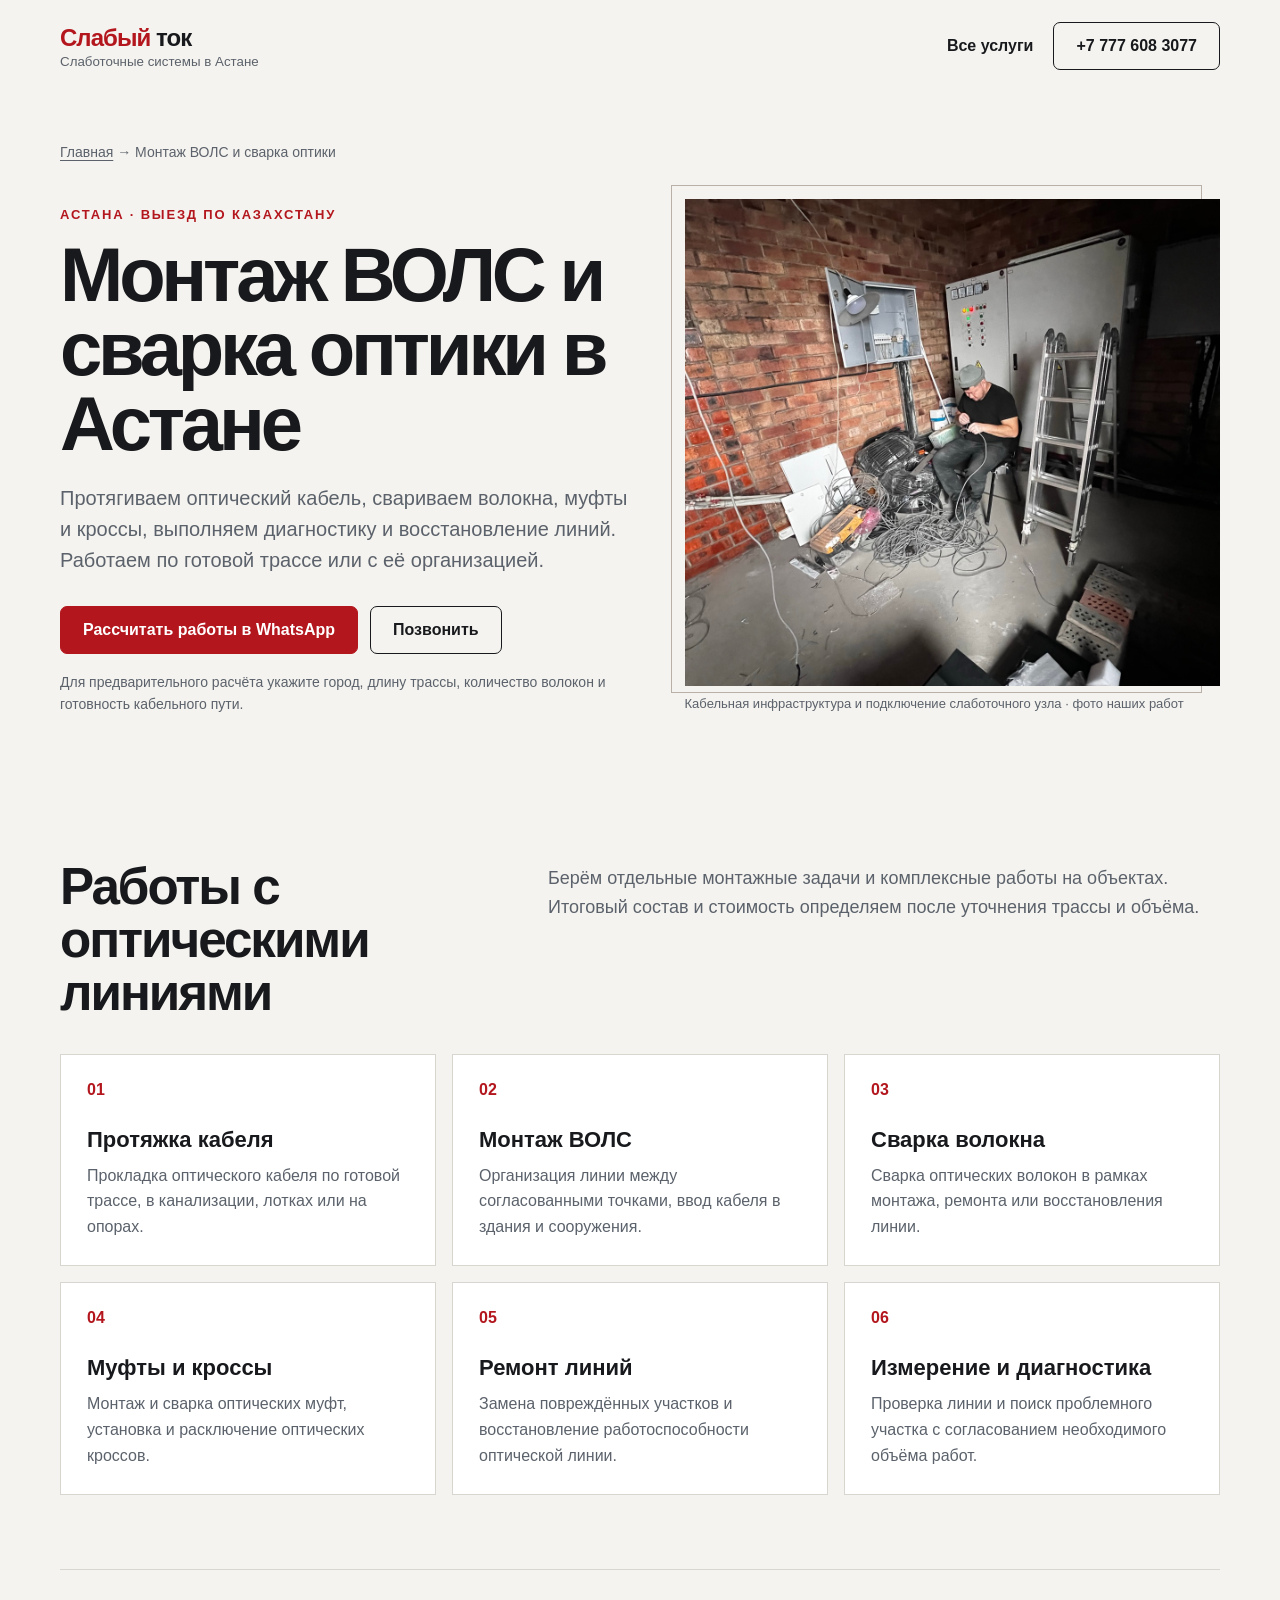
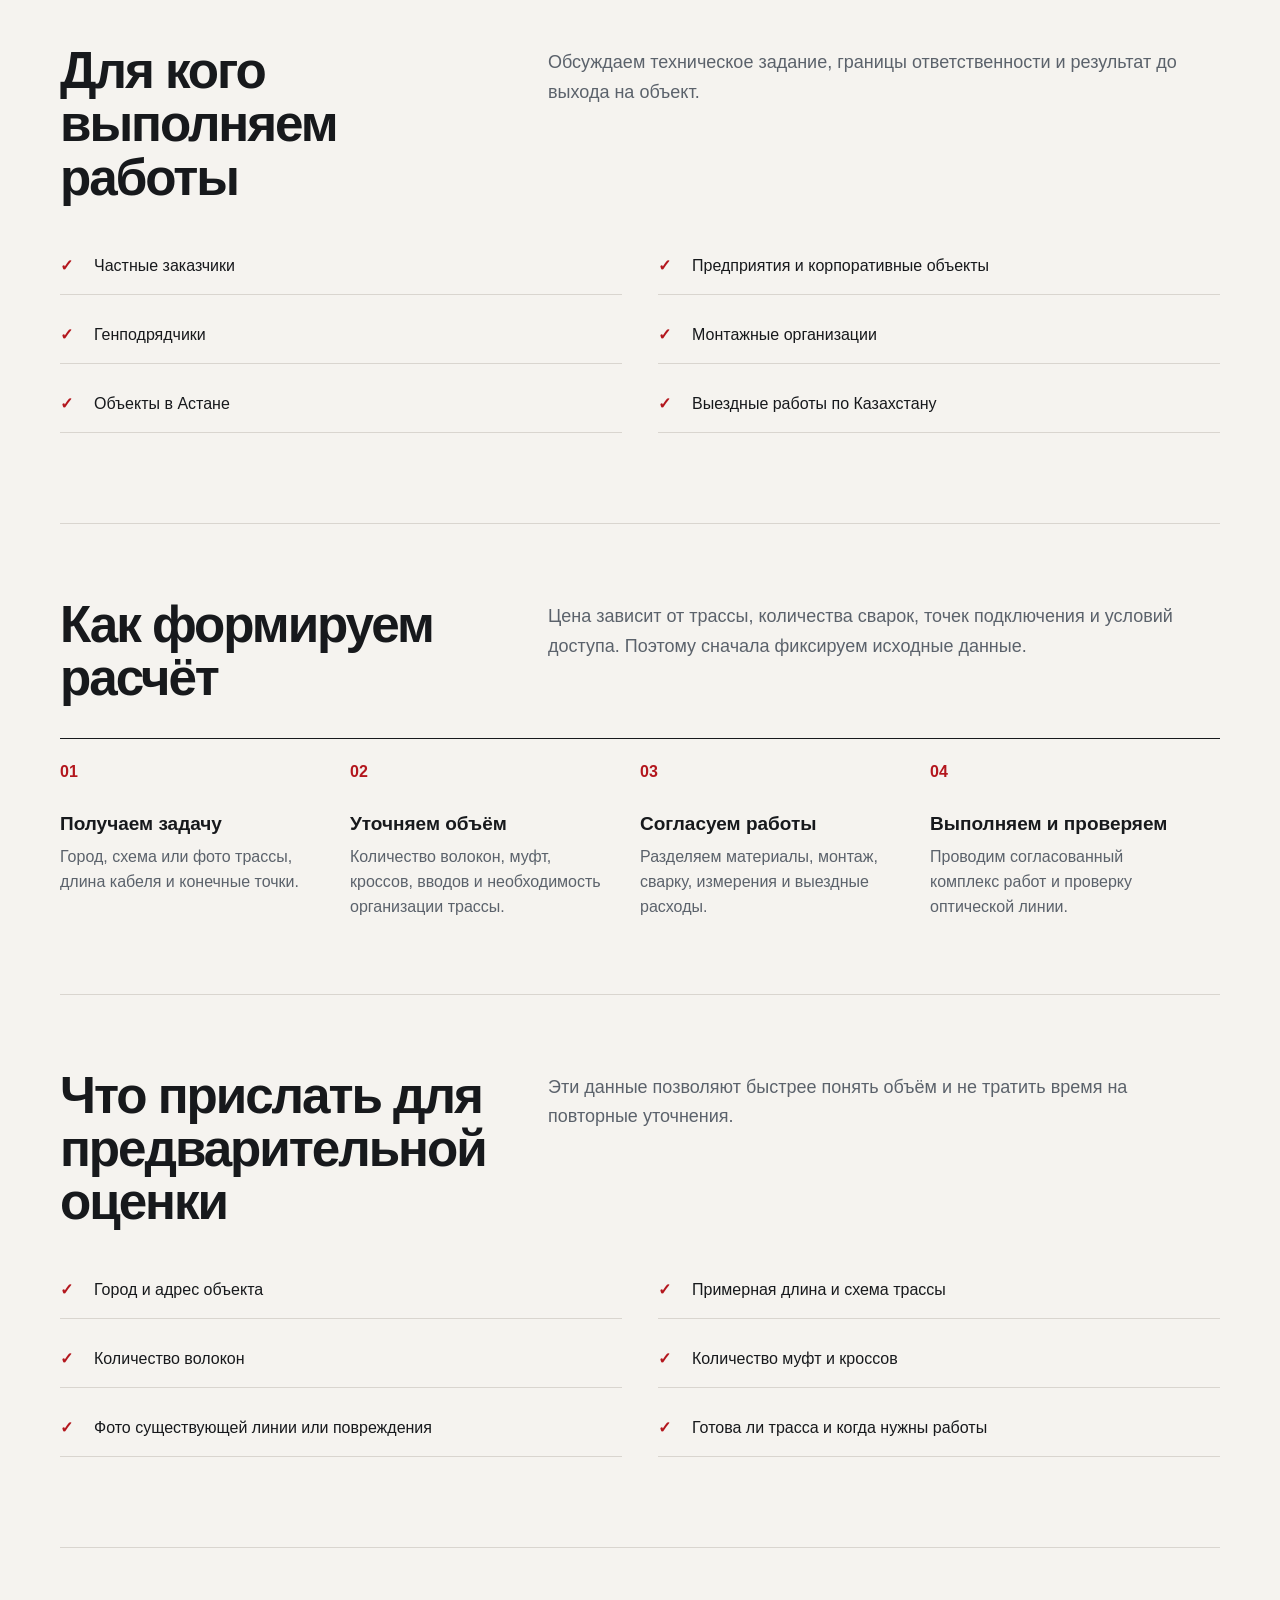
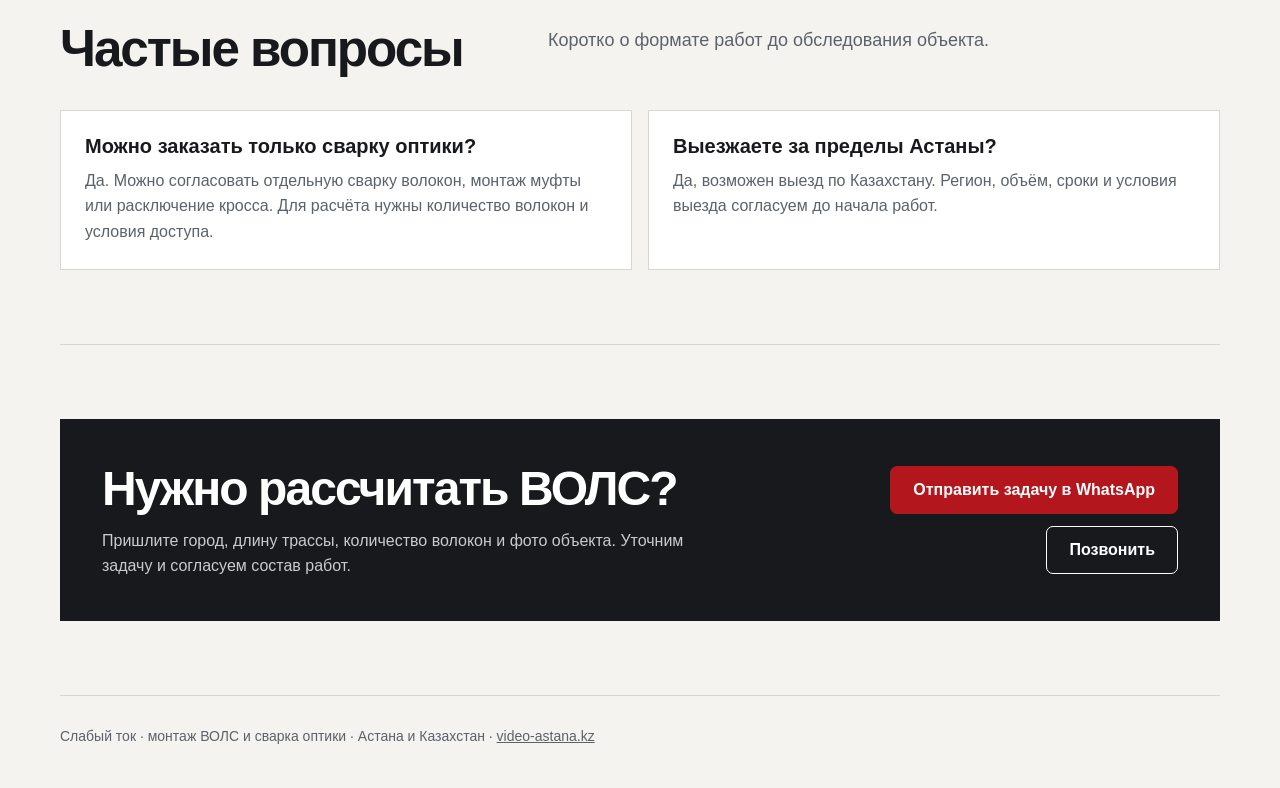
==== montazh-vols-svarka-optiki-astana/index.html @ 492c37ad "Add fiber optic installation service" ====
<!doctype html>
<html lang="ru-KZ">
  <head>
    <meta charset="UTF-8" />
    <meta name="viewport" content="width=device-width, initial-scale=1.0" />
    <title>Монтаж ВОЛС и сварка оптики в Астане | Слабый ток</title>
    <meta name="description" content="Протяжка оптического кабеля, монтаж ВОЛС, сварка волокон, муфт и кроссов, диагностика и восстановление линий в Астане с выездом по Казахстану." />
    <meta name="robots" content="index, follow, max-image-preview:large" />
    <meta name="theme-color" content="#b3161d" />
    <link rel="canonical" href="https://video-astana.kz/montazh-vols-svarka-optiki-astana/" />
    <link rel="stylesheet" href="/service-page.css" />
    <link rel="preload" as="image" href="/assets/works/low-voltage-server.jpg" />
    <meta property="og:type" content="website" />
    <meta property="og:locale" content="ru_KZ" />
    <meta property="og:site_name" content="Слабый ток" />
    <meta property="og:title" content="Монтаж ВОЛС и сварка оптики в Астане" />
    <meta property="og:description" content="Протяжка кабеля, сварка волокон, муфт и кроссов, диагностика и восстановление оптических линий." />
    <meta property="og:url" content="https://video-astana.kz/montazh-vols-svarka-optiki-astana/" />
    <meta property="og:image" content="https://video-astana.kz/assets/works/low-voltage-server.jpg" />
    <script async src="https://www.googletagmanager.com/gtag/js?id=G-Z25G5227CP"></script>
    <script>
      window.dataLayer=window.dataLayer||[];function gtag(){dataLayer.push(arguments)}
      gtag('js',new Date());gtag('config','G-Z25G5227CP',{'send_page_view':true,'groups':'video_astana'});gtag('config','AW-18455982142');
      function trackPhoneClick(label){gtag('event','phone_click',{'event_category':'contact_intent','event_label':label,'business_unit':'video_astana'});gtag('event','videoastana_phone_click',{'event_category':'contact_intent','event_label':label,'transport_type':'beacon','business_unit':'video_astana'});}
      function volsAttribution(){const params=new URLSearchParams(window.location.search);const current={source:params.get('utm_source'),campaign:params.get('utm_campaign'),content:params.get('utm_content'),term:params.get('utm_term')};try{const hasCurrent=Object.values(current).some(Boolean);if(hasCurrent)sessionStorage.setItem('videoAstanaVolsAttribution',JSON.stringify(current));return hasCurrent?current:JSON.parse(sessionStorage.getItem('videoAstanaVolsAttribution')||'{}')}catch{return current}}
      function openVolsWhatsApp(event,label){const source=volsAttribution();const lines=['Здравствуйте. Нужен расчёт работ по ВОЛС / сварке оптики.','','Город или регион:','Задача: протяжка / сварка / муфты / кроссы / восстановление / измерения','Примерная длина трассы:','Количество волокон, муфт и кроссов:','Трасса: готова / требуется организация','Желаемый срок:',source.source?`Источник: ${source.source==='google'?'Google Ads':source.source}`:null,source.campaign?`Кампания: ${source.campaign}`:null,source.content?`Группа/объявление: ${source.content}`:null,source.term?`Ключевое слово: ${source.term}`:null].filter(Boolean);gtag('event','whatsapp_click',{'event_category':'contact_intent','event_label':label,'business_unit':'video_astana'});gtag('event','videoastana_vols_request_open',{'event_category':'contact_intent','event_label':label,'request_type':'vols','transport_type':'beacon','business_unit':'video_astana'});gtag('event','conversion',{'send_to':'AW-18455982142/9QebCNLnxYkdEL7gv-BE','transport_type':'beacon'});if(typeof ym==='function')ym(109138375,'reachGoal','vols_request_open');event.currentTarget.href=`https://wa.me/77776083077?text=${encodeURIComponent(lines.join('\n'))}`;return true}
    </script>
    <script type="text/javascript">
      (function(m,e,t,r,i,k,a){m[i]=m[i]||function(){(m[i].a=m[i].a||[]).push(arguments)};m[i].l=1*new Date();for(var j=0;j<document.scripts.length;j++){if(document.scripts[j].src===r){return}}k=e.createElement(t),a=e.getElementsByTagName(t)[0],k.async=1,k.src=r,a.parentNode.insertBefore(k,a)})(window,document,'script','https://mc.yandex.ru/metrika/tag.js?id=109138375','ym');
      ym(109138375,'init',{ssr:true,webvisor:true,clickmap:true,accurateTrackBounce:true,trackLinks:true});
    </script>
    <noscript><div><img src="https://mc.yandex.ru/watch/109138375" style="position:absolute;left:-9999px" alt="" /></div></noscript>
    <script type="application/ld+json">
      {"@context":"https://schema.org","@type":"Service","@id":"https://video-astana.kz/montazh-vols-svarka-optiki-astana/#service","name":"Монтаж ВОЛС и сварка оптики","serviceType":"Монтаж волоконно-оптических линий связи и сварка оптического волокна","provider":{"@type":"LocalBusiness","@id":"https://video-astana.kz/#business","name":"Слабый ток","telephone":"+77776083077","url":"https://video-astana.kz/"},"areaServed":[{"@type":"City","name":"Астана"},{"@type":"Country","name":"Казахстан"}],"url":"https://video-astana.kz/montazh-vols-svarka-optiki-astana/"}
    </script>
    <script type="application/ld+json">
      {"@context":"https://schema.org","@type":"BreadcrumbList","itemListElement":[{"@type":"ListItem","position":1,"name":"Главная","item":"https://video-astana.kz/"},{"@type":"ListItem","position":2,"name":"Монтаж ВОЛС и сварка оптики","item":"https://video-astana.kz/montazh-vols-svarka-optiki-astana/"}]}
    </script>
    <script type="application/ld+json">
      {"@context":"https://schema.org","@type":"FAQPage","mainEntity":[{"@type":"Question","name":"Можно заказать только сварку оптического волокна?","acceptedAnswer":{"@type":"Answer","text":"Да. Объём работ может включать отдельную сварку волокон, монтаж муфт или расключение кросса. Для расчёта нужны количество волокон и условия доступа к линии."}},{"@type":"Question","name":"Выезжаете ли вы за пределы Астаны?","acceptedAnswer":{"@type":"Answer","text":"Да, возможен выезд по Казахстану. Регион, объём работ, сроки и условия выезда согласуются до начала работ."}}]}
    </script>
  </head>
  <body>
    <header class="service-header">
      <a class="service-brand" href="/"><strong><span>Слабый</span> ток</strong><small>Слаботочные системы в Астане</small></a>
      <nav class="service-nav" aria-label="Контакты"><a href="/">Все услуги</a><a class="button" href="tel:+77776083077" onclick="trackPhoneClick('vols_header')">+7 777 608 3077</a></nav>
    </header>
    <main class="service-main">
      <section class="service-hero">
        <p class="breadcrumb"><a href="/">Главная</a> → Монтаж ВОЛС и сварка оптики</p>
        <div class="hero-grid">
          <div class="hero-copy">
            <p class="eyebrow">Астана · выезд по Казахстану</p>
            <h1>Монтаж ВОЛС и сварка оптики в Астане</h1>
            <p>Протягиваем оптический кабель, свариваем волокна, муфты и кроссы, выполняем диагностику и восстановление линий. Работаем по готовой трассе или с её организацией.</p>
            <div class="hero-actions"><a class="button button-primary" href="https://wa.me/77776083077" target="_blank" rel="noopener" onclick="return openVolsWhatsApp(event,'vols_hero')">Рассчитать работы в WhatsApp</a><a class="button button-secondary" href="tel:+77776083077" onclick="trackPhoneClick('vols_hero')">Позвонить</a></div>
            <p class="hero-note">Для предварительного расчёта укажите город, длину трассы, количество волокон и готовность кабельного пути.</p>
          </div>
          <figure class="hero-image"><img src="/assets/works/low-voltage-server.jpg" alt="Слаботочный узел при монтаже кабельной инфраструктуры" width="1600" height="900" fetchpriority="high" /><figcaption>Кабельная инфраструктура и подключение слаботочного узла · фото наших работ</figcaption></figure>
        </div>
      </section>

      <section class="service-section">
        <div class="section-head"><h2>Работы с оптическими линиями</h2><p>Берём отдельные монтажные задачи и комплексные работы на объектах. Итоговый состав и стоимость определяем после уточнения трассы и объёма.</p></div>
        <div class="card-grid">
          <article class="card"><span>01</span><h3>Протяжка кабеля</h3><p>Прокладка оптического кабеля по готовой трассе, в канализации, лотках или на опорах.</p></article>
          <article class="card"><span>02</span><h3>Монтаж ВОЛС</h3><p>Организация линии между согласованными точками, ввод кабеля в здания и сооружения.</p></article>
          <article class="card"><span>03</span><h3>Сварка волокна</h3><p>Сварка оптических волокон в рамках монтажа, ремонта или восстановления линии.</p></article>
          <article class="card"><span>04</span><h3>Муфты и кроссы</h3><p>Монтаж и сварка оптических муфт, установка и расключение оптических кроссов.</p></article>
          <article class="card"><span>05</span><h3>Ремонт линий</h3><p>Замена повреждённых участков и восстановление работоспособности оптической линии.</p></article>
          <article class="card"><span>06</span><h3>Измерение и диагностика</h3><p>Проверка линии и поиск проблемного участка с согласованием необходимого объёма работ.</p></article>
        </div>
      </section>

      <section class="service-section">
        <div class="section-head"><h2>Для кого выполняем работы</h2><p>Обсуждаем техническое задание, границы ответственности и результат до выхода на объект.</p></div>
        <ul class="checklist"><li>Частные заказчики</li><li>Предприятия и корпоративные объекты</li><li>Генподрядчики</li><li>Монтажные организации</li><li>Объекты в Астане</li><li>Выездные работы по Казахстану</li></ul>
      </section>

      <section class="service-section">
        <div class="section-head"><h2>Как формируем расчёт</h2><p>Цена зависит от трассы, количества сварок, точек подключения и условий доступа. Поэтому сначала фиксируем исходные данные.</p></div>
        <div class="steps"><article><h3>Получаем задачу</h3><p>Город, схема или фото трассы, длина кабеля и конечные точки.</p></article><article><h3>Уточняем объём</h3><p>Количество волокон, муфт, кроссов, вводов и необходимость организации трассы.</p></article><article><h3>Согласуем работы</h3><p>Разделяем материалы, монтаж, сварку, измерения и выездные расходы.</p></article><article><h3>Выполняем и проверяем</h3><p>Проводим согласованный комплекс работ и проверку оптической линии.</p></article></div>
      </section>

      <section class="service-section">
        <div class="section-head"><h2>Что прислать для предварительной оценки</h2><p>Эти данные позволяют быстрее понять объём и не тратить время на повторные уточнения.</p></div>
        <ul class="checklist"><li>Город и адрес объекта</li><li>Примерная длина и схема трассы</li><li>Количество волокон</li><li>Количество муфт и кроссов</li><li>Фото существующей линии или повреждения</li><li>Готова ли трасса и когда нужны работы</li></ul>
      </section>

      <section class="service-section">
        <div class="section-head"><h2>Частые вопросы</h2><p>Коротко о формате работ до обследования объекта.</p></div>
        <div class="faq"><article><h3>Можно заказать только сварку оптики?</h3><p>Да. Можно согласовать отдельную сварку волокон, монтаж муфты или расключение кросса. Для расчёта нужны количество волокон и условия доступа.</p></article><article><h3>Выезжаете за пределы Астаны?</h3><p>Да, возможен выезд по Казахстану. Регион, объём, сроки и условия выезда согласуем до начала работ.</p></article></div>
      </section>

      <section class="service-section"><div class="cta"><div><h2>Нужно рассчитать ВОЛС?</h2><p>Пришлите город, длину трассы, количество волокон и фото объекта. Уточним задачу и согласуем состав работ.</p></div><div class="hero-actions"><a class="button button-primary" href="https://wa.me/77776083077" target="_blank" rel="noopener" onclick="return openVolsWhatsApp(event,'vols_bottom')">Отправить задачу в WhatsApp</a><a class="button button-secondary" href="tel:+77776083077" onclick="trackPhoneClick('vols_bottom')">Позвонить</a></div></div></section>
    </main>
    <footer class="service-footer">Слабый ток · монтаж ВОЛС и сварка оптики · Астана и Казахстан · <a href="/">video-astana.kz</a></footer>
  </body>
</html>
---- service-page.css ----
:root {
  --ink: #17191c;
  --muted: #5b626b;
  --paper: #f5f3ef;
  --card: #ffffff;
  --line: #d9d5cf;
  --red: #b3161d;
  --red-dark: #841016;
  --max: 1160px;
}

* { box-sizing: border-box; }
html { scroll-behavior: smooth; }
body {
  margin: 0;
  color: var(--ink);
  background: var(--paper);
  font-family: Inter, -apple-system, BlinkMacSystemFont, "Segoe UI", sans-serif;
}
a { color: inherit; }
img { display: block; max-width: 100%; }

.service-header {
  display: flex;
  align-items: center;
  justify-content: space-between;
  gap: 24px;
  width: min(var(--max), calc(100% - 40px));
  margin: 0 auto;
  padding: 22px 0;
}
.service-brand { display: grid; gap: 2px; text-decoration: none; }
.service-brand strong { font-size: 24px; letter-spacing: -.04em; }
.service-brand strong span { color: var(--red); }
.service-brand small { color: var(--muted); }
.service-nav { display: flex; align-items: center; gap: 20px; }
.service-nav a { font-weight: 700; text-decoration: none; }

.button {
  display: inline-flex;
  align-items: center;
  justify-content: center;
  min-height: 48px;
  padding: 0 22px;
  border: 1px solid var(--ink);
  border-radius: 7px;
  font-weight: 800;
  text-decoration: none;
}
.button-primary { border-color: var(--red); color: #fff; background: var(--red); }
.button-primary:hover { background: var(--red-dark); }
.button-secondary { background: transparent; }

.service-main { overflow: hidden; }
.service-hero {
  width: min(var(--max), calc(100% - 40px));
  margin: 0 auto;
  padding: 52px 0 70px;
}
.breadcrumb { margin: 0 0 34px; color: var(--muted); font-size: 14px; }
.breadcrumb a { text-underline-offset: 3px; }
.hero-grid { display: grid; grid-template-columns: 1.03fr .97fr; align-items: center; gap: 56px; }
.eyebrow { color: var(--red); font-size: 13px; font-weight: 900; letter-spacing: .14em; text-transform: uppercase; }
h1 { max-width: 760px; margin: 16px 0 22px; font-size: clamp(42px, 6vw, 76px); line-height: .98; letter-spacing: -.055em; }
.hero-copy > p:not(.eyebrow) { max-width: 680px; margin: 0; color: var(--muted); font-size: 20px; line-height: 1.55; }
.hero-actions { display: flex; flex-wrap: wrap; gap: 12px; margin-top: 30px; }
.hero-note { margin-top: 18px !important; font-size: 14px !important; }
.hero-image { position: relative; margin: 0; }
.hero-image::before { position: absolute; inset: -14px 18px 18px -14px; z-index: -1; border: 1px solid #b9b1a8; content: ""; }
.hero-image img { width: 100%; height: clamp(320px, 38vw, 520px); object-fit: cover; }
.hero-image figcaption { padding-top: 10px; color: var(--muted); font-size: 13px; }

.service-section { width: min(var(--max), calc(100% - 40px)); margin: 0 auto; padding: 74px 0; }
.service-section + .service-section { border-top: 1px solid var(--line); }
.section-head { display: grid; grid-template-columns: .8fr 1.2fr; gap: 40px; margin-bottom: 34px; }
.section-head h2 { margin: 0; font-size: clamp(32px, 4vw, 52px); line-height: 1.04; letter-spacing: -.04em; }
.section-head p { margin: 4px 0 0; color: var(--muted); font-size: 18px; line-height: 1.65; }
.card-grid { display: grid; grid-template-columns: repeat(3, 1fr); gap: 16px; }
.card { min-height: 190px; padding: 26px; border: 1px solid var(--line); background: var(--card); }
.card span { display: block; margin-bottom: 28px; color: var(--red); font-weight: 900; }
.card h3 { margin: 0 0 10px; font-size: 22px; }
.card p { margin: 0; color: var(--muted); line-height: 1.6; }

.steps { counter-reset: step; display: grid; grid-template-columns: repeat(4, 1fr); border-top: 1px solid var(--ink); }
.steps article { padding: 24px 24px 0 0; }
.steps article::before { counter-increment: step; display: block; margin-bottom: 32px; color: var(--red); font-weight: 900; content: "0" counter(step); }
.steps h3 { margin: 0 0 10px; font-size: 19px; }
.steps p { margin: 0; color: var(--muted); line-height: 1.55; }

.checklist { display: grid; grid-template-columns: repeat(2, 1fr); gap: 12px 36px; padding: 0; list-style: none; }
.checklist li { padding: 16px 0 16px 34px; border-bottom: 1px solid var(--line); line-height: 1.5; }
.checklist li::before { float: left; margin-left: -34px; color: var(--red); font-weight: 900; content: "✓"; }

.faq { display: grid; grid-template-columns: repeat(2, 1fr); gap: 16px; }
.faq article { padding: 24px; border: 1px solid var(--line); background: #fff; }
.faq h3 { margin: 0 0 10px; font-size: 20px; }
.faq p { margin: 0; color: var(--muted); line-height: 1.6; }

.cta { display: grid; grid-template-columns: 1.2fr .8fr; align-items: center; gap: 34px; padding: 42px; color: #fff; background: var(--ink); }
.cta h2 { margin: 0 0 12px; font-size: clamp(30px, 4vw, 48px); letter-spacing: -.04em; }
.cta p { margin: 0; color: #c8cbd0; line-height: 1.6; }
.cta .hero-actions { justify-content: flex-end; margin: 0; }
.cta .button-secondary { border-color: #fff; color: #fff; }

.service-footer { width: min(var(--max), calc(100% - 40px)); margin: 0 auto; padding: 32px 0 44px; border-top: 1px solid var(--line); color: var(--muted); font-size: 14px; }

@media (max-width: 820px) {
  .service-nav > a:first-child { display: none; }
  .hero-grid, .section-head, .cta { grid-template-columns: 1fr; }
  .card-grid { grid-template-columns: 1fr 1fr; }
  .steps { grid-template-columns: 1fr 1fr; gap: 28px; }
  .cta .hero-actions { justify-content: flex-start; }
}

@media (max-width: 560px) {
  .service-header, .service-hero, .service-section, .service-footer { width: min(100% - 28px, var(--max)); }
  .service-header { align-items: flex-start; }
  .service-brand small, .service-nav > a:first-child { display: none; }
  .service-nav { gap: 8px; }
  .service-nav .button { min-height: 42px; padding: 0 13px; font-size: 13px; }
  .service-hero { padding-top: 28px; }
  .breadcrumb { margin-bottom: 24px; }
  h1 { font-size: clamp(36px, 10vw, 42px); overflow-wrap: anywhere; }
  .hero-image img { height: 260px; }
  .hero-copy > p:not(.eyebrow) { font-size: 18px; }
  .card-grid, .steps, .checklist, .faq { grid-template-columns: 1fr; }
  .service-section { padding: 54px 0; }
  .cta { padding: 28px 22px; }
  .hero-actions .button { width: 100%; }
}
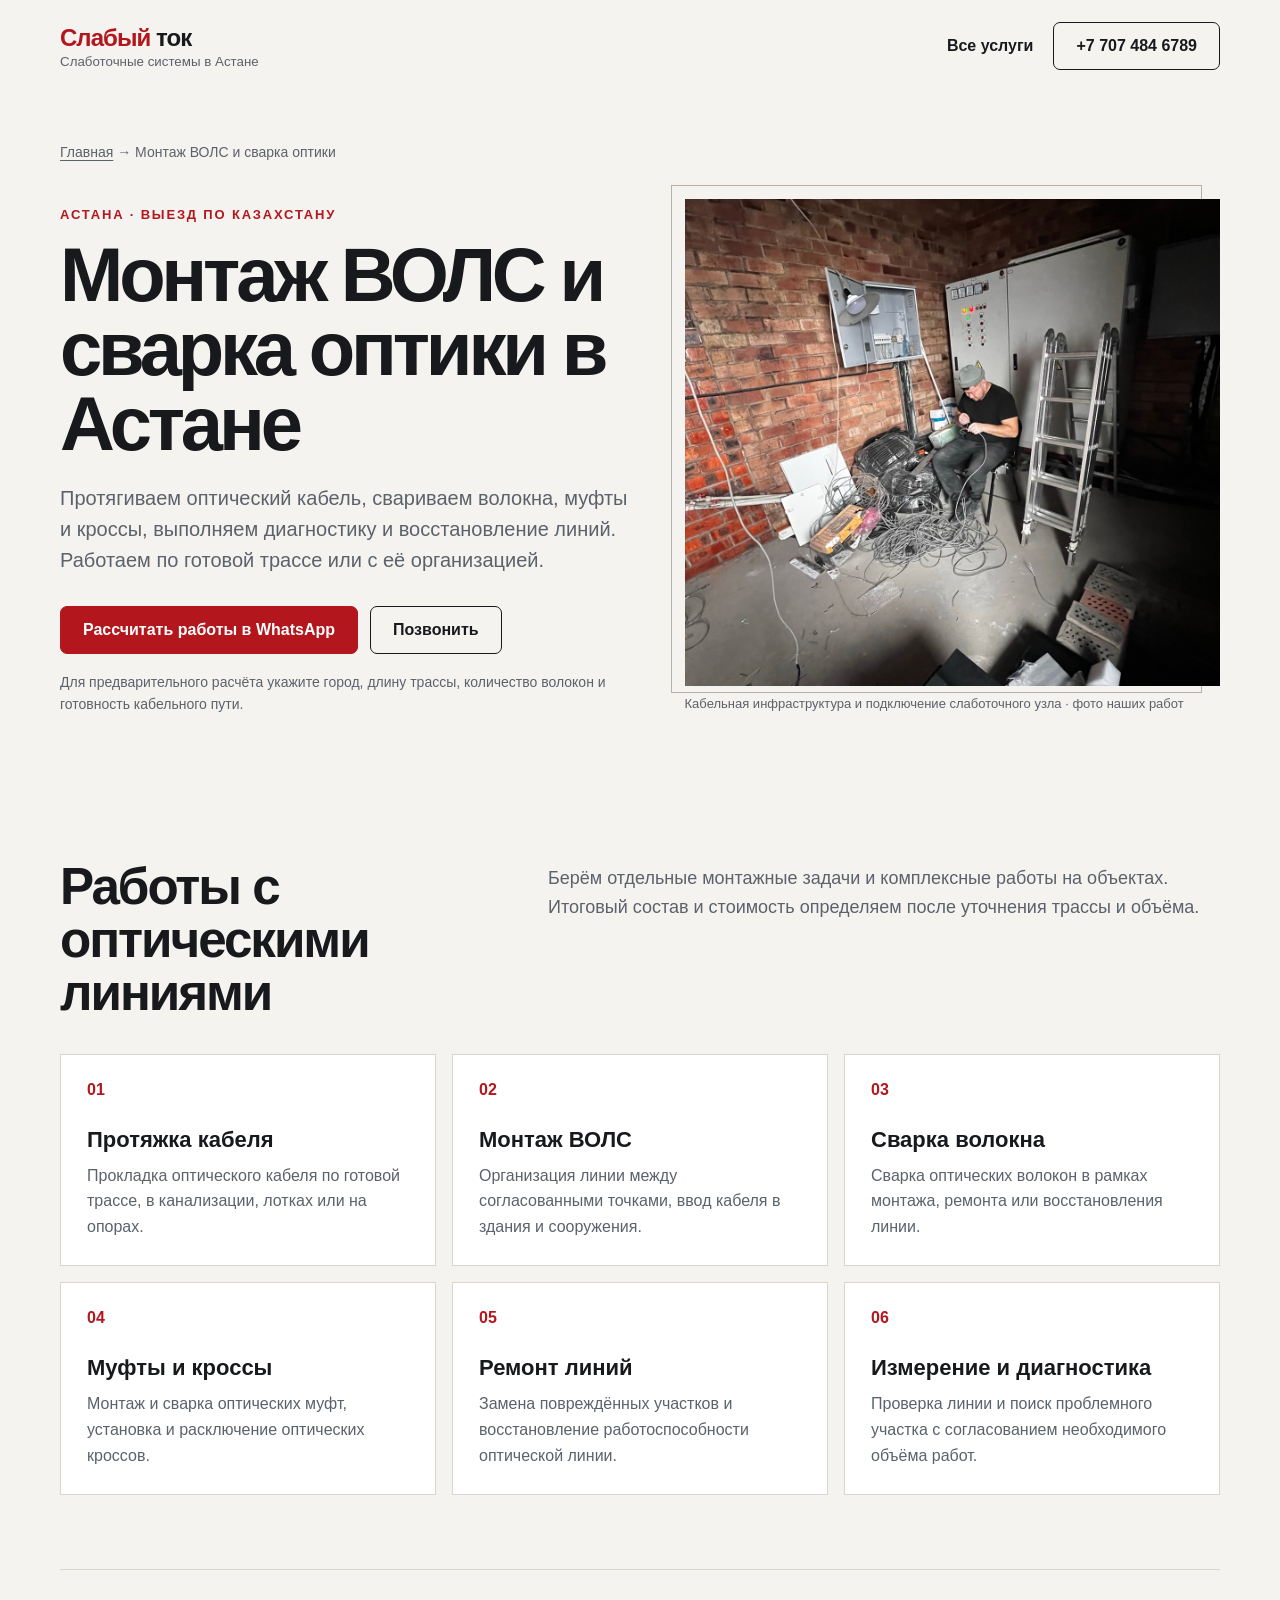
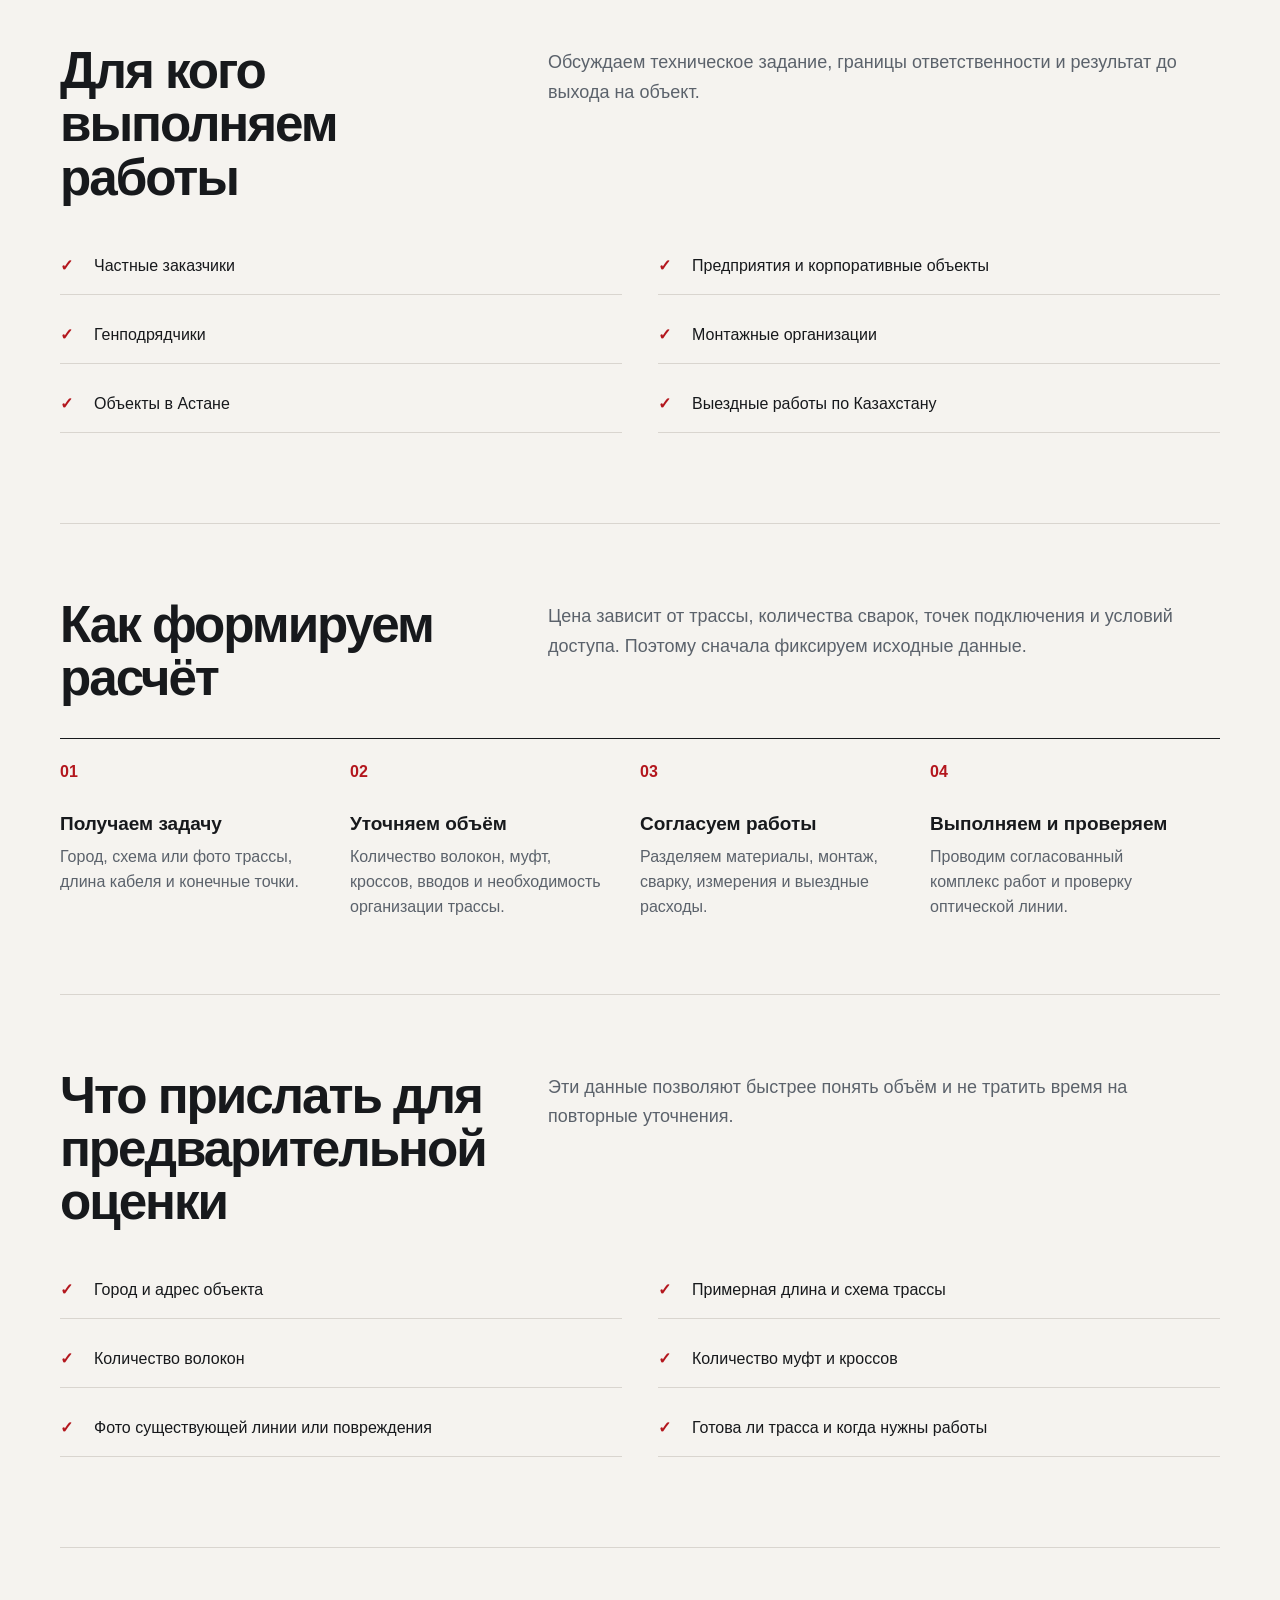
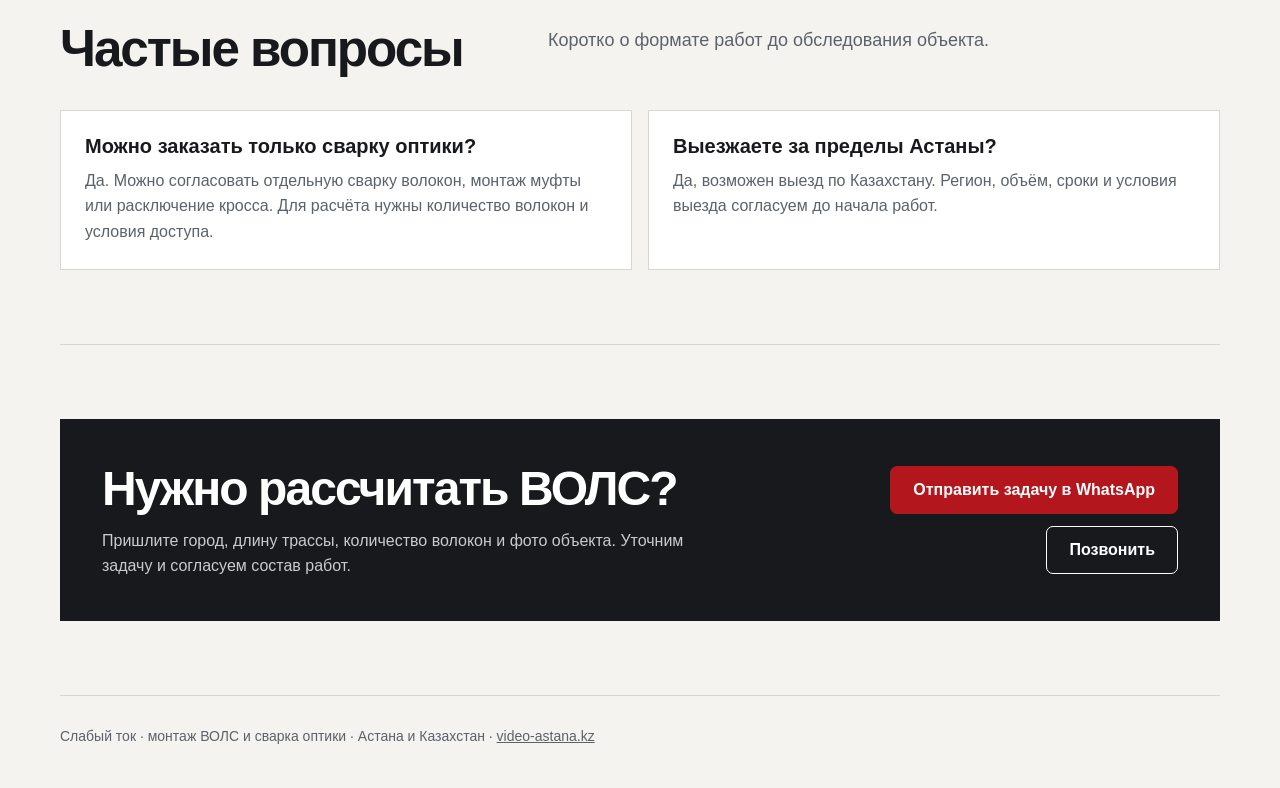
==== commit 0937e25a: "Update Video Astana contact number" ====
--- a/montazh-vols-svarka-optiki-astana/index.html
+++ b/montazh-vols-svarka-optiki-astana/index.html
@@ -23,7 +23,7 @@
       gtag('js',new Date());gtag('config','G-Z25G5227CP',{'send_page_view':true,'groups':'video_astana'});gtag('config','AW-18455982142');
       function trackPhoneClick(label){gtag('event','phone_click',{'event_category':'contact_intent','event_label':label,'business_unit':'video_astana'});gtag('event','videoastana_phone_click',{'event_category':'contact_intent','event_label':label,'transport_type':'beacon','business_unit':'video_astana'});}
       function volsAttribution(){const params=new URLSearchParams(window.location.search);const current={source:params.get('utm_source'),campaign:params.get('utm_campaign'),content:params.get('utm_content'),term:params.get('utm_term')};try{const hasCurrent=Object.values(current).some(Boolean);if(hasCurrent)sessionStorage.setItem('videoAstanaVolsAttribution',JSON.stringify(current));return hasCurrent?current:JSON.parse(sessionStorage.getItem('videoAstanaVolsAttribution')||'{}')}catch{return current}}
-      function openVolsWhatsApp(event,label){const source=volsAttribution();const lines=['Здравствуйте. Нужен расчёт работ по ВОЛС / сварке оптики.','','Город или регион:','Задача: протяжка / сварка / муфты / кроссы / восстановление / измерения','Примерная длина трассы:','Количество волокон, муфт и кроссов:','Трасса: готова / требуется организация','Желаемый срок:',source.source?`Источник: ${source.source==='google'?'Google Ads':source.source}`:null,source.campaign?`Кампания: ${source.campaign}`:null,source.content?`Группа/объявление: ${source.content}`:null,source.term?`Ключевое слово: ${source.term}`:null].filter(Boolean);gtag('event','whatsapp_click',{'event_category':'contact_intent','event_label':label,'business_unit':'video_astana'});gtag('event','videoastana_vols_request_open',{'event_category':'contact_intent','event_label':label,'request_type':'vols','transport_type':'beacon','business_unit':'video_astana'});gtag('event','conversion',{'send_to':'AW-18455982142/9QebCNLnxYkdEL7gv-BE','transport_type':'beacon'});if(typeof ym==='function')ym(109138375,'reachGoal','vols_request_open');event.currentTarget.href=`https://wa.me/77776083077?text=${encodeURIComponent(lines.join('\n'))}`;return true}
+      function openVolsWhatsApp(event,label){const source=volsAttribution();const lines=['Здравствуйте. Нужен расчёт работ по ВОЛС / сварке оптики.','','Город или регион:','Задача: протяжка / сварка / муфты / кроссы / восстановление / измерения','Примерная длина трассы:','Количество волокон, муфт и кроссов:','Трасса: готова / требуется организация','Желаемый срок:',source.source?`Источник: ${source.source==='google'?'Google Ads':source.source}`:null,source.campaign?`Кампания: ${source.campaign}`:null,source.content?`Группа/объявление: ${source.content}`:null,source.term?`Ключевое слово: ${source.term}`:null].filter(Boolean);gtag('event','whatsapp_click',{'event_category':'contact_intent','event_label':label,'business_unit':'video_astana'});gtag('event','videoastana_vols_request_open',{'event_category':'contact_intent','event_label':label,'request_type':'vols','transport_type':'beacon','business_unit':'video_astana'});gtag('event','conversion',{'send_to':'AW-18455982142/9QebCNLnxYkdEL7gv-BE','transport_type':'beacon'});if(typeof ym==='function')ym(109138375,'reachGoal','vols_request_open');event.currentTarget.href=`https://wa.me/77074846789?text=${encodeURIComponent(lines.join('\n'))}`;return true}
     </script>
     <script type="text/javascript">
       (function(m,e,t,r,i,k,a){m[i]=m[i]||function(){(m[i].a=m[i].a||[]).push(arguments)};m[i].l=1*new Date();for(var j=0;j<document.scripts.length;j++){if(document.scripts[j].src===r){return}}k=e.createElement(t),a=e.getElementsByTagName(t)[0],k.async=1,k.src=r,a.parentNode.insertBefore(k,a)})(window,document,'script','https://mc.yandex.ru/metrika/tag.js?id=109138375','ym');
@@ -31,7 +31,7 @@
     </script>
     <noscript><div><img src="https://mc.yandex.ru/watch/109138375" style="position:absolute;left:-9999px" alt="" /></div></noscript>
     <script type="application/ld+json">
-      {"@context":"https://schema.org","@type":"Service","@id":"https://video-astana.kz/montazh-vols-svarka-optiki-astana/#service","name":"Монтаж ВОЛС и сварка оптики","serviceType":"Монтаж волоконно-оптических линий связи и сварка оптического волокна","provider":{"@type":"LocalBusiness","@id":"https://video-astana.kz/#business","name":"Слабый ток","telephone":"+77776083077","url":"https://video-astana.kz/"},"areaServed":[{"@type":"City","name":"Астана"},{"@type":"Country","name":"Казахстан"}],"url":"https://video-astana.kz/montazh-vols-svarka-optiki-astana/"}
+      {"@context":"https://schema.org","@type":"Service","@id":"https://video-astana.kz/montazh-vols-svarka-optiki-astana/#service","name":"Монтаж ВОЛС и сварка оптики","serviceType":"Монтаж волоконно-оптических линий связи и сварка оптического волокна","provider":{"@type":"LocalBusiness","@id":"https://video-astana.kz/#business","name":"Слабый ток","telephone":"+77074846789","url":"https://video-astana.kz/"},"areaServed":[{"@type":"City","name":"Астана"},{"@type":"Country","name":"Казахстан"}],"url":"https://video-astana.kz/montazh-vols-svarka-optiki-astana/"}
     </script>
     <script type="application/ld+json">
       {"@context":"https://schema.org","@type":"BreadcrumbList","itemListElement":[{"@type":"ListItem","position":1,"name":"Главная","item":"https://video-astana.kz/"},{"@type":"ListItem","position":2,"name":"Монтаж ВОЛС и сварка оптики","item":"https://video-astana.kz/montazh-vols-svarka-optiki-astana/"}]}
@@ -43,7 +43,7 @@
   <body>
     <header class="service-header">
       <a class="service-brand" href="/"><strong><span>Слабый</span> ток</strong><small>Слаботочные системы в Астане</small></a>
-      <nav class="service-nav" aria-label="Контакты"><a href="/">Все услуги</a><a class="button" href="tel:+77776083077" onclick="trackPhoneClick('vols_header')">+7 777 608 3077</a></nav>
+      <nav class="service-nav" aria-label="Контакты"><a href="/">Все услуги</a><a class="button" href="tel:+77074846789" onclick="trackPhoneClick('vols_header')">+7 707 484 6789</a></nav>
     </header>
     <main class="service-main">
       <section class="service-hero">
@@ -53,7 +53,7 @@
             <p class="eyebrow">Астана · выезд по Казахстану</p>
             <h1>Монтаж ВОЛС и сварка оптики в Астане</h1>
             <p>Протягиваем оптический кабель, свариваем волокна, муфты и кроссы, выполняем диагностику и восстановление линий. Работаем по готовой трассе или с её организацией.</p>
-            <div class="hero-actions"><a class="button button-primary" href="https://wa.me/77776083077" target="_blank" rel="noopener" onclick="return openVolsWhatsApp(event,'vols_hero')">Рассчитать работы в WhatsApp</a><a class="button button-secondary" href="tel:+77776083077" onclick="trackPhoneClick('vols_hero')">Позвонить</a></div>
+            <div class="hero-actions"><a class="button button-primary" href="https://wa.me/77074846789" target="_blank" rel="noopener" onclick="return openVolsWhatsApp(event,'vols_hero')">Рассчитать работы в WhatsApp</a><a class="button button-secondary" href="tel:+77074846789" onclick="trackPhoneClick('vols_hero')">Позвонить</a></div>
             <p class="hero-note">Для предварительного расчёта укажите город, длину трассы, количество волокон и готовность кабельного пути.</p>
           </div>
           <figure class="hero-image"><img src="/assets/works/low-voltage-server.jpg" alt="Слаботочный узел при монтаже кабельной инфраструктуры" width="1600" height="900" fetchpriority="high" /><figcaption>Кабельная инфраструктура и подключение слаботочного узла · фото наших работ</figcaption></figure>
@@ -92,7 +92,7 @@
         <div class="faq"><article><h3>Можно заказать только сварку оптики?</h3><p>Да. Можно согласовать отдельную сварку волокон, монтаж муфты или расключение кросса. Для расчёта нужны количество волокон и условия доступа.</p></article><article><h3>Выезжаете за пределы Астаны?</h3><p>Да, возможен выезд по Казахстану. Регион, объём, сроки и условия выезда согласуем до начала работ.</p></article></div>
       </section>
 
-      <section class="service-section"><div class="cta"><div><h2>Нужно рассчитать ВОЛС?</h2><p>Пришлите город, длину трассы, количество волокон и фото объекта. Уточним задачу и согласуем состав работ.</p></div><div class="hero-actions"><a class="button button-primary" href="https://wa.me/77776083077" target="_blank" rel="noopener" onclick="return openVolsWhatsApp(event,'vols_bottom')">Отправить задачу в WhatsApp</a><a class="button button-secondary" href="tel:+77776083077" onclick="trackPhoneClick('vols_bottom')">Позвонить</a></div></div></section>
+      <section class="service-section"><div class="cta"><div><h2>Нужно рассчитать ВОЛС?</h2><p>Пришлите город, длину трассы, количество волокон и фото объекта. Уточним задачу и согласуем состав работ.</p></div><div class="hero-actions"><a class="button button-primary" href="https://wa.me/77074846789" target="_blank" rel="noopener" onclick="return openVolsWhatsApp(event,'vols_bottom')">Отправить задачу в WhatsApp</a><a class="button button-secondary" href="tel:+77074846789" onclick="trackPhoneClick('vols_bottom')">Позвонить</a></div></div></section>
     </main>
     <footer class="service-footer">Слабый ток · монтаж ВОЛС и сварка оптики · Астана и Казахстан · <a href="/">video-astana.kz</a></footer>
   </body>
